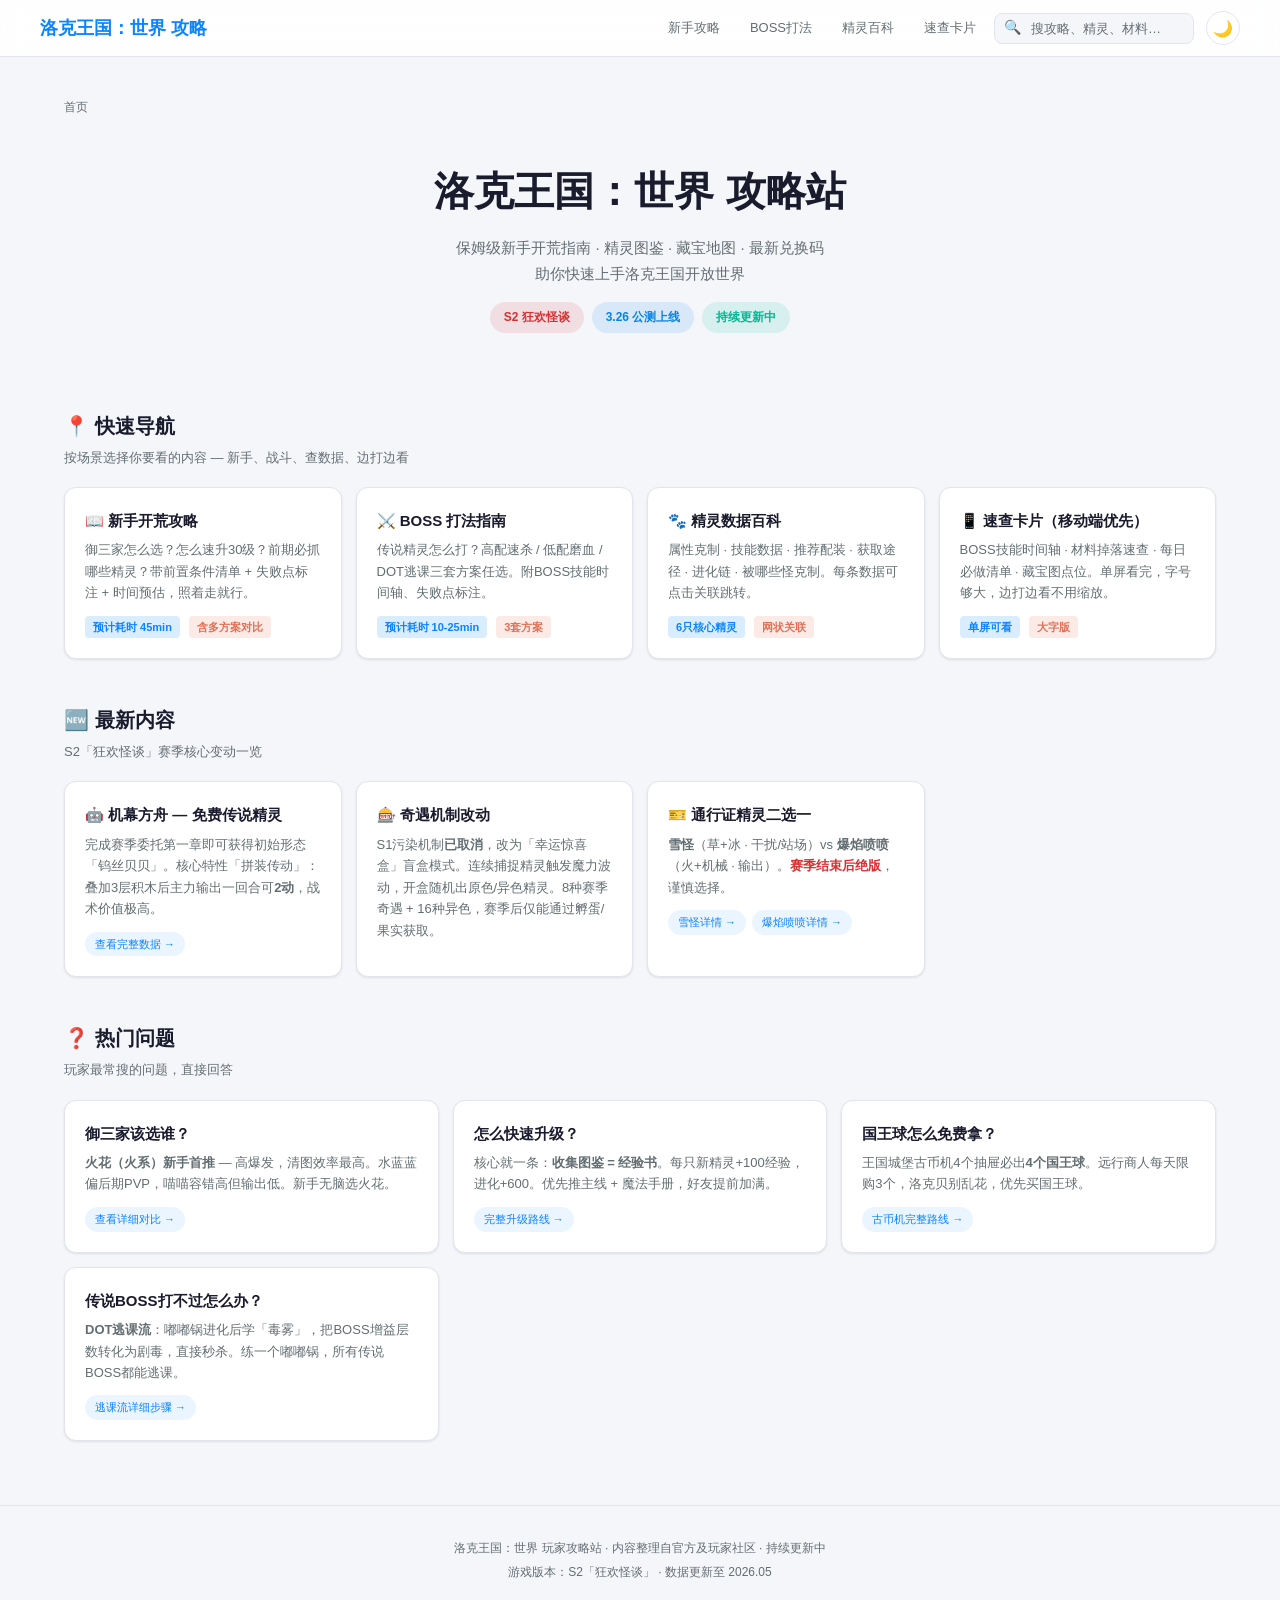
==== index.html @ e51245d8 "洛克王国世界攻略站 MVP 5个页面：首页导航枢纽、新手攻略详情（前置条件+失败点+多方案+时间预估）、BOSS打法（高配/低配/逃课三方案）、精灵数据百科（网状关联）、速查卡片（移动端打卡清单）  " ====
<!DOCTYPE html>
<html lang="zh-CN">
<head>
<meta charset="UTF-8">
<meta name="viewport" content="width=device-width, initial-scale=1.0">
<title>洛克王国：世界 攻略站 — 新手保姆级指南</title>
<meta name="description" content="洛克王国：世界攻略站，涵盖新手开荒、精灵图鉴、藏宝图点位、BOSS打法、兑换码等全部攻略内容。S2狂欢怪谈赛季持续更新。">
<link rel="stylesheet" href="css/style.css">

<!-- 结构化数据: WebSite + BreadcrumbList + Organization -->
<script type="application/ld+json">
{
  "@context": "https://schema.org",
  "@type": "WebSite",
  "name": "洛克王国：世界 攻略站",
  "url": "https://roco-guide.example.com/",
  "description": "洛克王国：世界 玩家攻略站，新手开荒指南、精灵图鉴、藏宝地图、BOSS打法、兑换码。",
  "potentialAction": {
    "@type": "SearchAction",
    "target": "https://roco-guide.example.com/search?q={search_term_string}",
    "query-input": "required name=search_term_string"
  }
}
</script>
</head>
<body>

<!-- 导航栏 -->
<nav class="nav">
  <div class="nav-inner">
    <a href="index.html" class="nav-logo">洛克王国：世界 攻略</a>
    <a href="guide-newbie.html" class="nav-link">新手攻略</a>
    <a href="guide-boss.html" class="nav-link">BOSS打法</a>
    <a href="pets.html" class="nav-link">精灵百科</a>
    <a href="quick-ref.html" class="nav-link">速查卡片</a>
    <div class="search-wrap">
      <span class="search-icon">🔍</span>
      <input type="text" class="search-input" placeholder="搜攻略、精灵、材料…" id="searchInput" autocomplete="off">
      <div class="search-results" id="searchResults"></div>
    </div>
    <button class="theme-toggle" onclick="toggleTheme()" title="切换亮色/暗色模式">🌙</button>
  </div>
</nav>

<main class="main">

  <!-- 面包屑 -->
  <nav class="breadcrumb" aria-label="面包屑导航">
    <a href="index.html">首页</a>
  </nav>

  <!-- 英雄区 -->
  <section class="hero">
    <h1>洛克王国：世界 攻略站</h1>
    <p>保姆级新手开荒指南 · 精灵图鉴 · 藏宝地图 · 最新兑换码<br>助你快速上手洛克王国开放世界</p>
    <div class="hero-badges">
      <span class="badge badge-fire">S2 狂欢怪谈</span>
      <span class="badge badge-water">3.26 公测上线</span>
      <span class="badge badge-grass">持续更新中</span>
    </div>
  </section>

  <!-- 快速入口：4 个核心板块 -->
  <section class="section">
    <div class="section-title">📍 快速导航</div>
    <div class="section-desc">按场景选择你要看的内容 — 新手、战斗、查数据、边打边看</div>

    <div class="grid">
      <a href="guide-newbie.html" class="card card-link">
        <h3>📖 新手开荒攻略</h3>
        <p>御三家怎么选？怎么速升30级？前期必抓哪些精灵？带前置条件清单 + 失败点标注 + 时间预估，照着走就行。</p>
        <div class="related-tags">
          <span class="tag tag-accent">预计耗时 45min</span>
          <span class="tag tag-accent2">含多方案对比</span>
        </div>
      </a>

      <a href="guide-boss.html" class="card card-link">
        <h3>⚔️ BOSS 打法指南</h3>
        <p>传说精灵怎么打？高配速杀 / 低配磨血 / DOT逃课三套方案任选。附BOSS技能时间轴、失败点标注。</p>
        <div class="related-tags">
          <span class="tag tag-accent">预计耗时 10-25min</span>
          <span class="tag tag-accent2">3套方案</span>
        </div>
      </a>

      <a href="pets.html" class="card card-link">
        <h3>🐾 精灵数据百科</h3>
        <p>属性克制 · 技能数据 · 推荐配装 · 获取途径 · 进化链 · 被哪些怪克制。每条数据可点击关联跳转。</p>
        <div class="related-tags">
          <span class="tag tag-accent">6只核心精灵</span>
          <span class="tag tag-accent2">网状关联</span>
        </div>
      </a>

      <a href="quick-ref.html" class="card card-link">
        <h3>📱 速查卡片（移动端优先）</h3>
        <p>BOSS技能时间轴 · 材料掉落速查 · 每日必做清单 · 藏宝图点位。单屏看完，字号够大，边打边看不用缩放。</p>
        <div class="related-tags">
          <span class="tag tag-accent">单屏可看</span>
          <span class="tag tag-accent2">大字版</span>
        </div>
      </a>
    </div>
  </section>

  <!-- 最新内容 -->
  <section class="section">
    <div class="section-title">🆕 最新内容</div>
    <div class="section-desc">S2「狂欢怪谈」赛季核心变动一览</div>

    <div class="grid">
      <div class="card">
        <h3>🤖 机幕方舟 — 免费传说精灵</h3>
        <p>完成赛季委托第一章即可获得初始形态「钨丝贝贝」。核心特性「拼装传动」：叠加3层积木后主力输出一回合可<strong>2动</strong>，战术价值极高。</p>
        <div class="related-tags">
          <a href="pets.html#mech">查看完整数据 →</a>
        </div>
      </div>

      <div class="card">
        <h3>🎰 奇遇机制改动</h3>
        <p>S1污染机制<strong>已取消</strong>，改为「幸运惊喜盒」盲盒模式。连续捕捉精灵触发魔力波动，开盒随机出原色/异色精灵。8种赛季奇遇 + 16种异色，赛季后仅能通过孵蛋/果实获取。</p>
      </div>

      <div class="card">
        <h3>🎫 通行证精灵二选一</h3>
        <p><strong>雪怪</strong>（草+冰 · 干扰/站场）vs <strong>爆焰喷喷</strong>（火+机械 · 输出）。<span style="color:var(--danger);font-weight:600;">赛季结束后绝版</span>，谨慎选择。</p>
        <div class="related-tags">
          <a href="pets.html#snow">雪怪详情 →</a>
          <a href="pets.html#blast">爆焰喷喷详情 →</a>
        </div>
      </div>
    </div>
  </section>

  <!-- 热门问答 (FAQ 结构化数据) -->
  <section class="section">
    <div class="section-title">❓ 热门问题</div>
    <div class="section-desc">玩家最常搜的问题，直接回答</div>

    <div class="grid-2">
      <div class="card">
        <h3>御三家该选谁？</h3>
        <p><strong>火花（火系）新手首推</strong> — 高爆发，清图效率最高。水蓝蓝偏后期PVP，喵喵容错高但输出低。新手无脑选火花。</p>
        <div class="related-tags"><a href="guide-newbie.html#starter">查看详细对比 →</a></div>
      </div>

      <div class="card">
        <h3>怎么快速升级？</h3>
        <p>核心就一条：<strong>收集图鉴 = 经验书</strong>。每只新精灵+100经验，进化+600。优先推主线 + 魔法手册，好友提前加满。</p>
        <div class="related-tags"><a href="guide-newbie.html#leveling">完整升级路线 →</a></div>
      </div>

      <div class="card">
        <h3>国王球怎么免费拿？</h3>
        <p>王国城堡古币机4个抽屉必出<strong>4个国王球</strong>。远行商人每天限购3个，洛克贝别乱花，优先买国王球。</p>
        <div class="related-tags"><a href="quick-ref.html#treasure">古币机完整路线 →</a></div>
      </div>

      <div class="card">
        <h3>传说BOSS打不过怎么办？</h3>
        <p><strong>DOT逃课流</strong>：嘟嘟锅进化后学「毒雾」，把BOSS增益层数转化为剧毒，直接秒杀。练一个嘟嘟锅，所有传说BOSS都能逃课。</p>
        <div class="related-tags"><a href="guide-boss.html#cheese">逃课流详细步骤 →</a></div>
      </div>
    </div>
  </section>

</main>

<footer class="footer">
  <p>洛克王国：世界 玩家攻略站 · 内容整理自官方及玩家社区 · 持续更新中</p>
  <p style="margin-top:4px;">游戏版本：S2「狂欢怪谈」 · 数据更新至 2026.05</p>
</footer>

<script src="js/main.js"></script>
</body>
</html>
---- css/style.css ----
/* ===== 洛克王国：世界 攻略站 — 全局样式 ===== */

/* --- 亮色主题（默认） --- */
:root {
  --bg: #f5f6fa;
  --bg-card: #ffffff;
  --bg-nav: rgba(255,255,255,0.9);
  --border: #e2e5ee;
  --text: #2d3436;
  --text-dim: #636e72;
  --text-heading: #1a1c2e;
  --accent: #0a84ff;
  --accent2: #e17055;
  --accent3: #00b894;
  --fire: #d63031;
  --water: #0984e3;
  --grass: #00b894;
  --mech: #636e72;
  --ice: #74b9ff;
  --danger: #d63031;
  --warning: #fdcb6e;
  --shadow: 0 1px 3px rgba(0,0,0,0.06), 0 1px 2px rgba(0,0,0,0.04);
  --shadow-lg: 0 8px 30px rgba(0,0,0,0.08);
  --radius: 12px;
  --radius-sm: 8px;
}

/* --- 暗色主题 --- */
[data-theme="dark"] {
  --bg: #0a0e17;
  --bg-card: #141b26;
  --bg-nav: rgba(10,14,23,0.88);
  --border: #1e2a3a;
  --text: #c8d6e5;
  --text-dim: #7a8ba0;
  --text-heading: #e8edf3;
  --accent: #4fc3f7;
  --accent2: #ffb74d;
  --accent3: #81c784;
  --fire: #ef5350;
  --water: #42a5f5;
  --grass: #66bb6a;
  --mech: #b0bec5;
  --ice: #81d4fa;
  --danger: #ef5350;
  --warning: #ffb74d;
  --shadow: 0 1px 3px rgba(0,0,0,0.2);
  --shadow-lg: 0 8px 30px rgba(0,0,0,0.4);
}

/* --- 基础重置 --- */
*, *::before, *::after { margin: 0; padding: 0; box-sizing: border-box; }

html { scroll-behavior: smooth; }

body {
  font-family: -apple-system, BlinkMacSystemFont, "Segoe UI", "Noto Sans SC", "PingFang SC", "Microsoft YaHei", sans-serif;
  background: var(--bg);
  color: var(--text);
  line-height: 1.7;
  min-height: 100vh;
  transition: background 0.3s, color 0.3s;
}

a { color: var(--accent); text-decoration: none; }
a:hover { text-decoration: underline; }

img { max-width: 100%; height: auto; }

/* --- 导航栏 --- */
.nav {
  position: sticky;
  top: 0;
  z-index: 100;
  background: var(--bg-nav);
  backdrop-filter: blur(12px);
  -webkit-backdrop-filter: blur(12px);
  border-bottom: 1px solid var(--border);
  padding: 0 24px;
}

.nav-inner {
  max-width: 1200px;
  margin: 0 auto;
  display: flex;
  align-items: center;
  height: 56px;
  gap: 6px;
}

.nav-logo {
  font-size: 18px;
  font-weight: 700;
  color: var(--accent);
  text-decoration: none;
  white-space: nowrap;
  margin-right: auto;
}

.nav-link {
  color: var(--text-dim);
  text-decoration: none;
  font-size: 13px;
  padding: 6px 12px;
  border-radius: 6px;
  transition: all 0.2s;
  white-space: nowrap;
}

.nav-link:hover, .nav-link.active {
  color: var(--accent);
  background: color-mix(in srgb, var(--accent) 8%, transparent);
}

/* 主题切换按钮 */
.theme-toggle {
  background: none;
  border: 1px solid var(--border);
  color: var(--text);
  width: 34px;
  height: 34px;
  border-radius: 50%;
  cursor: pointer;
  font-size: 16px;
  display: flex;
  align-items: center;
  justify-content: center;
  transition: all 0.2s;
  margin-left: 6px;
}

.theme-toggle:hover { border-color: var(--accent); color: var(--accent); }

/* --- 面包屑 --- */
.breadcrumb {
  display: flex;
  gap: 6px;
  align-items: center;
  font-size: 12px;
  color: var(--text-dim);
  padding: 16px 0 0;
  flex-wrap: wrap;
}

.breadcrumb a { color: var(--text-dim); }
.breadcrumb a:hover { color: var(--accent); }
.breadcrumb .sep { opacity: 0.4; }

/* --- 主容器 --- */
.main {
  max-width: 1200px;
  margin: 0 auto;
  padding: 24px 24px 64px;
}

/* --- 首页英雄 --- */
.hero {
  text-align: center;
  padding: 40px 0 32px;
}

.hero h1 {
  font-size: clamp(26px, 4.5vw, 40px);
  font-weight: 800;
  color: var(--text-heading);
  margin-bottom: 10px;
}

.hero p {
  color: var(--text-dim);
  font-size: 15px;
  max-width: 520px;
  margin: 0 auto;
}

.hero-badges {
  display: flex;
  gap: 8px;
  justify-content: center;
  flex-wrap: wrap;
  margin-top: 16px;
}

/* --- 区块 --- */
.section { margin-top: 44px; }

.section-title {
  font-size: 20px;
  font-weight: 700;
  color: var(--text-heading);
  margin-bottom: 4px;
  display: flex;
  align-items: center;
  gap: 8px;
}

.section-desc { color: var(--text-dim); font-size: 13px; margin-bottom: 18px; }

/* --- 网格 --- */
.grid { display: grid; grid-template-columns: repeat(auto-fill, minmax(270px, 1fr)); gap: 14px; }
.grid-2 { display: grid; grid-template-columns: repeat(auto-fill, minmax(360px, 1fr)); gap: 14px; }

/* --- 卡片 --- */
.card {
  background: var(--bg-card);
  border: 1px solid var(--border);
  border-radius: var(--radius);
  padding: 20px;
  box-shadow: var(--shadow);
  transition: border-color 0.2s, box-shadow 0.2s, transform 0.15s;
}

.card:hover {
  border-color: color-mix(in srgb, var(--accent) 30%, transparent);
  box-shadow: var(--shadow-lg);
  transform: translateY(-1px);
}

.card h3 { font-size: 15px; font-weight: 600; color: var(--text-heading); margin-bottom: 6px; }
.card p { font-size: 13px; color: var(--text-dim); line-height: 1.65; }

.card-link {
  display: block;
  text-decoration: none;
  color: inherit;
}

.card-link:hover { text-decoration: none; }

/* --- 攻略详情卡片 --- */
.guide-card {
  background: var(--bg-card);
  border: 1px solid var(--border);
  border-radius: var(--radius);
  box-shadow: var(--shadow);
  overflow: hidden;
}

.guide-card-header {
  padding: 18px 22px;
  border-bottom: 1px solid var(--border);
  display: flex;
  align-items: center;
  justify-content: space-between;
  flex-wrap: wrap;
  gap: 10px;
}

.guide-card-body { padding: 22px; }

/* --- 前置条件清单 --- */
.prereq-list {
  background: color-mix(in srgb, var(--accent2) 6%, transparent);
  border: 1px solid color-mix(in srgb, var(--accent2) 20%, transparent);
  border-radius: var(--radius-sm);
  padding: 14px 18px;
  margin-bottom: 18px;
}

.prereq-list h4 {
  font-size: 13px;
  font-weight: 700;
  color: var(--accent2);
  margin-bottom: 8px;
}

.prereq-list ul {
  list-style: none;
  display: grid;
  grid-template-columns: repeat(auto-fill, minmax(200px, 1fr));
  gap: 5px 20px;
}

.prereq-list li { font-size: 13px; color: var(--text); }
.prereq-list li::before { content: "☐ "; color: var(--text-dim); }
.prereq-list li.met::before { content: "☑ "; color: var(--accent3); }

/* --- 时间预估 --- */
.time-badge {
  display: inline-flex;
  align-items: center;
  gap: 4px;
  padding: 4px 10px;
  border-radius: 20px;
  font-size: 12px;
  font-weight: 600;
  background: color-mix(in srgb, var(--accent) 10%, transparent);
  color: var(--accent);
}

/* --- 多方案标签 --- */
.solution-tabs {
  display: flex;
  gap: 4px;
  margin-bottom: 16px;
  flex-wrap: wrap;
}

.solution-tab {
  padding: 6px 16px;
  border-radius: 6px;
  font-size: 13px;
  font-weight: 600;
  border: 1px solid var(--border);
  background: var(--bg-card);
  color: var(--text-dim);
  cursor: pointer;
  transition: all 0.2s;
}

.solution-tab.active {
  background: var(--accent);
  color: #fff;
  border-color: var(--accent);
}

.solution-tab:hover:not(.active) { border-color: var(--accent); color: var(--accent); }

/* --- 失败点标注 --- */
.fail-point {
  background: color-mix(in srgb, var(--danger) 6%, transparent);
  border-left: 3px solid var(--danger);
  padding: 12px 16px;
  border-radius: 0 var(--radius-sm) var(--radius-sm) 0;
  font-size: 13px;
  margin: 10px 0;
}

.fail-point strong { color: var(--danger); }

/* --- 提示条 --- */
.tip {
  background: color-mix(in srgb, var(--accent2) 6%, transparent);
  border-left: 3px solid var(--accent2);
  padding: 12px 16px;
  border-radius: 0 var(--radius-sm) var(--radius-sm) 0;
  font-size: 13px;
  margin: 10px 0;
}

.tip strong { color: var(--accent2); }

.info-box {
  background: color-mix(in srgb, var(--accent) 5%, transparent);
  border-left: 3px solid var(--accent);
  padding: 12px 16px;
  border-radius: 0 var(--radius-sm) var(--radius-sm) 0;
  font-size: 13px;
  margin: 10px 0;
}

/* --- 标签 --- */
.tag {
  display: inline-block;
  padding: 2px 8px;
  border-radius: 4px;
  font-size: 11px;
  font-weight: 600;
  margin-right: 3px;
}

.tag-fire { background: color-mix(in srgb, var(--fire) 15%, transparent); color: var(--fire); }
.tag-water { background: color-mix(in srgb, var(--water) 15%, transparent); color: var(--water); }
.tag-grass { background: color-mix(in srgb, var(--grass) 15%, transparent); color: var(--grass); }
.tag-mech { background: color-mix(in srgb, var(--mech) 15%, transparent); color: var(--mech); }
.tag-ice { background: color-mix(in srgb, var(--ice) 15%, transparent); color: var(--ice); }
.tag-accent { background: color-mix(in srgb, var(--accent) 15%, transparent); color: var(--accent); }
.tag-accent2 { background: color-mix(in srgb, var(--accent2) 15%, transparent); color: var(--accent2); }

/* 徽章 */
.badge {
  padding: 5px 14px;
  border-radius: 20px;
  font-size: 12px;
  font-weight: 600;
}

.badge-fire { background: color-mix(in srgb, var(--fire) 12%, transparent); color: var(--fire); }
.badge-water { background: color-mix(in srgb, var(--water) 12%, transparent); color: var(--water); }
.badge-grass { background: color-mix(in srgb, var(--grass) 12%, transparent); color: var(--grass); }
.badge-accent { background: color-mix(in srgb, var(--accent) 12%, transparent); color: var(--accent); }

/* --- 速查卡片 --- */
.quick-card {
  background: var(--bg-card);
  border: 1px solid var(--border);
  border-radius: var(--radius);
  padding: 14px 16px;
  box-shadow: var(--shadow);
}

.quick-card h4 {
  font-size: 14px;
  font-weight: 700;
  color: var(--text-heading);
  margin-bottom: 8px;
  padding-bottom: 6px;
  border-bottom: 2px solid var(--accent);
}

.quick-row {
  display: flex;
  justify-content: space-between;
  padding: 5px 0;
  font-size: 14px;
  border-bottom: 1px solid color-mix(in srgb, var(--border) 50%, transparent);
}

.quick-row:last-child { border-bottom: none; }
.quick-label { color: var(--text-dim); font-size: 13px; }
.quick-val { font-weight: 600; color: var(--text-heading); font-size: 14px; }

/* --- 精灵网格卡片 --- */
.pet-card {
  background: var(--bg-card);
  border: 1px solid var(--border);
  border-radius: var(--radius);
  overflow: hidden;
  box-shadow: var(--shadow);
  transition: border-color 0.2s, box-shadow 0.2s;
}

.pet-card:hover {
  border-color: color-mix(in srgb, var(--accent) 30%, transparent);
  box-shadow: var(--shadow-lg);
}

.pet-header {
  padding: 14px 16px;
  display: flex;
  align-items: center;
  gap: 12px;
}

.pet-avatar {
  width: 48px;
  height: 48px;
  border-radius: 10px;
  background: linear-gradient(135deg, color-mix(in srgb, var(--accent) 15%, transparent), color-mix(in srgb, var(--accent2) 8%, transparent));
  display: flex;
  align-items: center;
  justify-content: center;
  font-size: 24px;
  flex-shrink: 0;
}

.pet-info h4 { font-size: 14px; font-weight: 600; color: var(--text-heading); margin-bottom: 2px; }

.pet-body { padding: 0 16px 14px; }

.pet-stat-row {
  display: flex;
  justify-content: space-between;
  font-size: 12px;
  padding: 4px 0;
  border-bottom: 1px solid color-mix(in srgb, var(--border) 40%, transparent);
}

.pet-stat-row:last-child { border: none; }
.pet-stat-label { color: var(--text-dim); }
.pet-stat-val { color: var(--accent2); font-weight: 600; }

/* --- 表格 --- */
.table-wrap {
  overflow-x: auto;
  border: 1px solid var(--border);
  border-radius: var(--radius);
  box-shadow: var(--shadow);
}

table {
  width: 100%;
  border-collapse: collapse;
  font-size: 13px;
}

th {
  background: color-mix(in srgb, var(--bg) 50%, var(--bg-card));
  padding: 12px 16px;
  text-align: left;
  font-weight: 600;
  white-space: nowrap;
  color: var(--accent);
  font-size: 12px;
  text-transform: uppercase;
  letter-spacing: 0.5px;
}

td {
  padding: 10px 16px;
  border-top: 1px solid var(--border);
  white-space: nowrap;
  background: var(--bg-card);
}

tr:hover td { background: color-mix(in srgb, var(--accent) 3%, var(--bg-card)); }

/* --- 步骤列表 --- */
.step-list { counter-reset: step; list-style: none; }

.step-list li {
  counter-increment: step;
  padding: 10px 0 10px 36px;
  position: relative;
  font-size: 14px;
  border-left: 1px solid var(--border);
  margin-left: 11px;
}

.step-list li::before {
  content: counter(step);
  position: absolute;
  left: -15px;
  top: 8px;
  width: 28px;
  height: 28px;
  border-radius: 50%;
  background: var(--accent);
  color: #fff;
  font-size: 12px;
  font-weight: 700;
  display: flex;
  align-items: center;
  justify-content: center;
}

.step-list li:last-child { border-left: none; }

/* --- 关联标签区 --- */
.related-tags {
  display: flex;
  flex-wrap: wrap;
  gap: 6px;
  margin-top: 12px;
}

.related-tags a {
  display: inline-block;
  padding: 3px 10px;
  border-radius: 14px;
  font-size: 11px;
  background: color-mix(in srgb, var(--accent) 8%, transparent);
  color: var(--accent);
  text-decoration: none;
  transition: all 0.2s;
}

.related-tags a:hover { background: color-mix(in srgb, var(--accent) 18%, transparent); }

/* --- 兑换码卡片 --- */
.code-card {
  background: var(--bg-card);
  border: 1px dashed var(--accent2);
  border-radius: var(--radius);
  padding: 16px 20px;
  display: flex;
  align-items: center;
  justify-content: space-between;
  flex-wrap: wrap;
  gap: 12px;
  box-shadow: var(--shadow);
}

.code-text {
  font-family: "Consolas", "Courier New", monospace;
  font-size: 18px;
  font-weight: 700;
  color: var(--accent2);
  letter-spacing: 1px;
}

.copy-btn {
  background: color-mix(in srgb, var(--accent2) 12%, transparent);
  color: var(--accent2);
  border: 1px solid color-mix(in srgb, var(--accent2) 25%, transparent);
  padding: 6px 16px;
  border-radius: 6px;
  cursor: pointer;
  font-size: 13px;
  transition: all 0.2s;
}

.copy-btn:hover { background: color-mix(in srgb, var(--accent2) 22%, transparent); }
.copy-btn.copied { background: color-mix(in srgb, var(--accent3) 15%, transparent); color: var(--accent3); border-color: color-mix(in srgb, var(--accent3) 25%, transparent); }

/* --- 搜索 --- */
.search-wrap { position: relative; }

.search-input {
  background: var(--bg);
  border: 1px solid var(--border);
  color: var(--text);
  padding: 7px 14px 7px 36px;
  border-radius: 8px;
  font-size: 13px;
  width: 200px;
  outline: none;
  transition: border-color 0.2s;
}

.search-input:focus { border-color: var(--accent); width: 260px; }
.search-input::placeholder { color: var(--text-dim); }

.search-icon {
  position: absolute;
  left: 10px;
  top: 50%;
  transform: translateY(-50%);
  color: var(--text-dim);
  font-size: 14px;
  pointer-events: none;
}

.search-results {
  display: none;
  position: absolute;
  top: 100%;
  right: 0;
  width: 340px;
  max-height: 400px;
  overflow-y: auto;
  background: var(--bg-card);
  border: 1px solid var(--border);
  border-radius: 10px;
  margin-top: 6px;
  padding: 6px;
  box-shadow: var(--shadow-lg);
  z-index: 50;
}

.search-results.show { display: block; }

.search-result-item {
  padding: 10px 12px;
  border-radius: 6px;
  cursor: pointer;
  font-size: 13px;
  transition: background 0.15s;
}

.search-result-item:hover { background: color-mix(in srgb, var(--accent) 8%, transparent); }
.search-result-item .label { color: var(--text-dim); font-size: 11px; margin-top: 2px; }
.no-results { text-align: center; padding: 20px; color: var(--text-dim); font-size: 13px; }

/* --- 页脚 --- */
.footer {
  text-align: center;
  padding: 32px 24px;
  color: var(--text-dim);
  font-size: 12px;
  border-top: 1px solid var(--border);
}

/* --- 高亮动画 --- */
.highlight {
  animation: highlightPulse 1.5s ease-in-out;
}

@keyframes highlightPulse {
  0%, 100% { box-shadow: 0 0 0 rgba(10,132,255,0); }
  50% { box-shadow: 0 0 20px rgba(10,132,255,0.25); }
}

/* ===== 响应式 ===== */
@media (max-width: 768px) {
  .nav-link { display: none; }
  .nav-inner { gap: 2px; padding: 0 4px; }
  .grid { grid-template-columns: 1fr; }
  .grid-2 { grid-template-columns: 1fr; }
  .hero { padding: 24px 0 20px; }
  .main { padding: 12px 14px 48px; }
  .search-input { width: 130px; }
  .search-input:focus { width: 180px; }
  .search-results { width: 280px; right: -20px; }
  .guide-card-header { padding: 12px 16px; }
  .guide-card-body { padding: 16px; }
  .quick-row { font-size: 15px; } /* 移动端字号更大 */
  .quick-label { font-size: 14px; }
  .quick-val { font-size: 15px; }
  .prereq-list ul { grid-template-columns: 1fr; }
  .step-list li { font-size: 14px; }
  .solution-tab { font-size: 13px; padding: 8px 14px; }
}

/* 打印样式 — 速查卡片友好 */
@media print {
  .nav, .footer, .search-wrap, .theme-toggle { display: none; }
  body { background: #fff; color: #000; }
  .card, .quick-card, .guide-card { border: 1px solid #ccc; box-shadow: none; break-inside: avoid; }
}
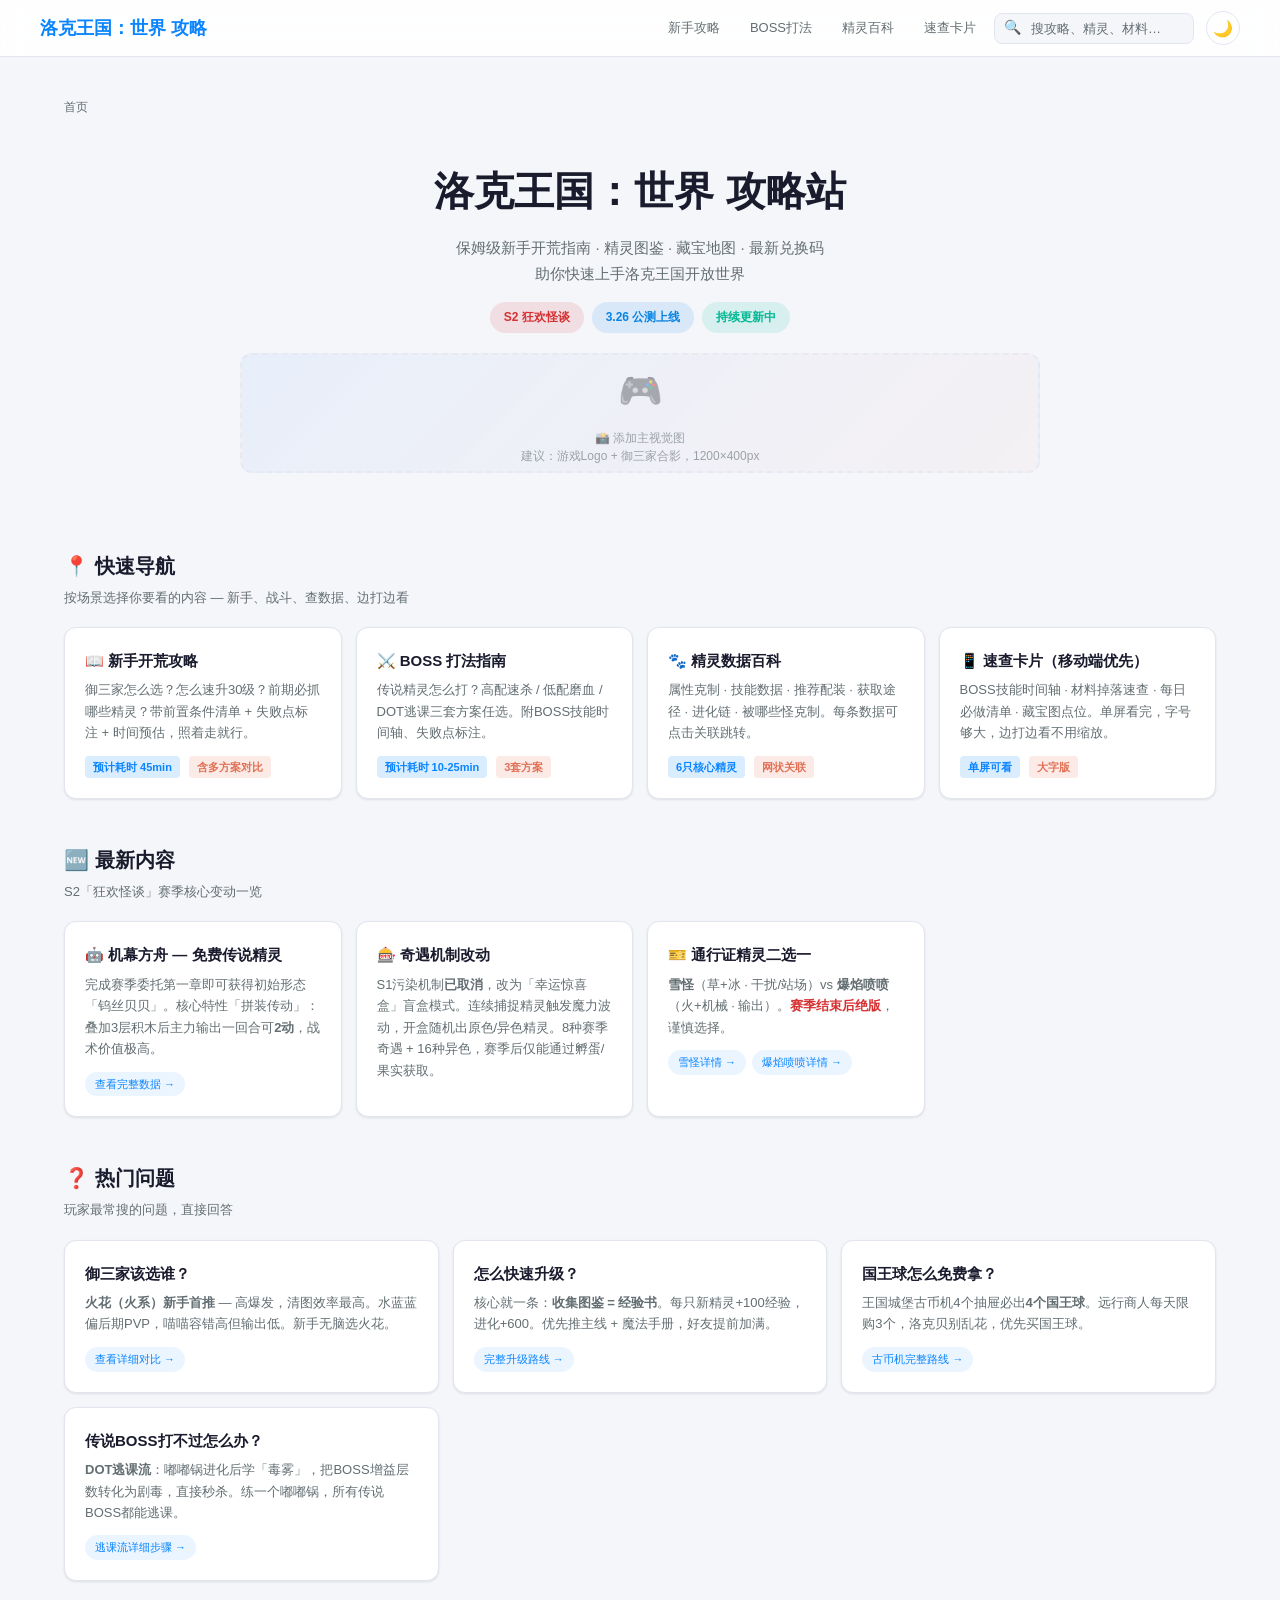
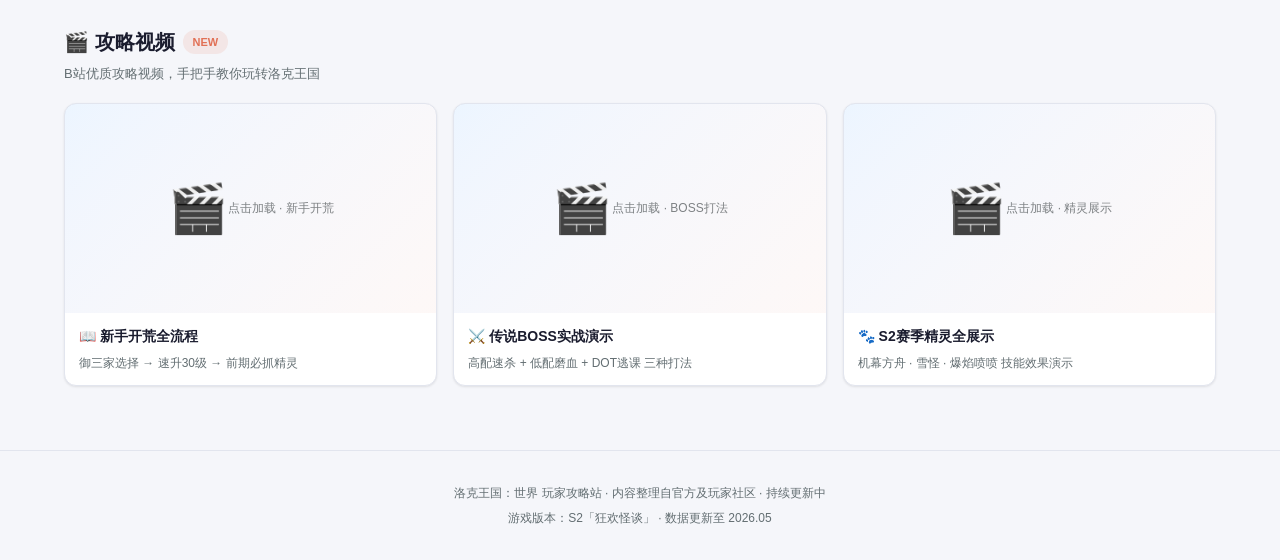
==== commit aa7d1b42: "媒体增强：图片框架+可视化时间轴+进化链+属性条+视频区 - 新增CSS：图片/视频容器、可视化技能时间轴、进化链动画、属性对比条 - index.html：英雄区主视觉图 + B站攻略视频区（懒加载" ====
--- a/index.html
+++ b/index.html
@@ -5,6 +5,15 @@
 <meta name="viewport" content="width=device-width, initial-scale=1.0">
 <title>洛克王国：世界 攻略站 — 新手保姆级指南</title>
 <meta name="description" content="洛克王国：世界攻略站，涵盖新手开荒、精灵图鉴、藏宝图点位、BOSS打法、兑换码等全部攻略内容。S2狂欢怪谈赛季持续更新。">
+<meta property="og:title" content="洛克王国：世界 攻略站 — 新手保姆级指南">
+<meta property="og:description" content="洛克王国：世界攻略站，涵盖新手开荒、精灵图鉴、藏宝图点位、BOSS打法、兑换码等全部攻略内容。">
+<meta property="og:url" content="https://kunzhangrelx007-sudo.github.io/roco-guide/">
+<meta property="og:type" content="website">
+<meta property="og:site_name" content="洛克王国：世界 攻略站">
+<meta property="og:locale" content="zh_CN">
+<meta name="twitter:card" content="summary_large_image">
+<meta name="twitter:title" content="洛克王国：世界 攻略站 — 新手保姆级指南">
+<meta name="twitter:description" content="洛克王国：世界攻略站，涵盖新手开荒、精灵图鉴、藏宝图点位、BOSS打法、兑换码等全部攻略内容。">
 <link rel="stylesheet" href="css/style.css">
 
 <!-- 结构化数据: WebSite + BreadcrumbList + Organization -->
@@ -13,11 +22,11 @@
   "@context": "https://schema.org",
   "@type": "WebSite",
   "name": "洛克王国：世界 攻略站",
-  "url": "https://roco-guide.example.com/",
+  "url": "https://kunzhangrelx007-sudo.github.io/roco-guide/",
   "description": "洛克王国：世界 玩家攻略站，新手开荒指南、精灵图鉴、藏宝地图、BOSS打法、兑换码。",
   "potentialAction": {
     "@type": "SearchAction",
-    "target": "https://roco-guide.example.com/search?q={search_term_string}",
+    "target": "https://kunzhangrelx007-sudo.github.io/roco-guide/search?q={search_term_string}",
     "query-input": "required name=search_term_string"
   }
 }
@@ -58,6 +67,11 @@
       <span class="badge badge-water">3.26 公测上线</span>
       <span class="badge badge-grass">持续更新中</span>
     </div>
+    <!-- 英雄区主视觉图 -->
+    <div class="img-placeholder" style="margin-top:20px;max-width:800px;margin-left:auto;margin-right:auto;">
+      <span class="placeholder-icon">🎮</span>
+      <span class="placeholder-text">📸 添加主视觉图<br>建议：游戏Logo + 御三家合影，1200×400px</span>
+    </div>
   </section>
 
   <!-- 快速入口：4 个核心板块 -->
@@ -166,6 +180,44 @@
     </div>
   </section>
 
+  <!-- 视频教程区 -->
+  <section class="section">
+    <div class="section-title">🎬 攻略视频 <span class="update-badge">NEW</span></div>
+    <div class="section-desc">B站优质攻略视频，手把手教你玩转洛克王国</div>
+    <div class="video-grid">
+      <div class="video-card">
+        <div class="video-thumb" onclick="this.nextElementSibling.style.display='block'; this.style.display='none'">🎬<br><span style="font-size:12px;opacity:0.6;">点击加载 · 新手开荒</span></div>
+        <div class="video-container" style="display:none;">
+          <iframe src="" data-src="//player.bilibili.com/player.html?bvid=BV1xx411c7mD&page=1" allowfullscreen loading="lazy" title="洛克王国新手开荒攻略"></iframe>
+        </div>
+        <div class="video-info">
+          <h4>📖 新手开荒全流程</h4>
+          <p>御三家选择 → 速升30级 → 前期必抓精灵</p>
+        </div>
+      </div>
+      <div class="video-card">
+        <div class="video-thumb" onclick="this.nextElementSibling.style.display='block'; this.style.display='none'">🎬<br><span style="font-size:12px;opacity:0.6;">点击加载 · BOSS打法</span></div>
+        <div class="video-container" style="display:none;">
+          <iframe src="" data-src="//player.bilibili.com/player.html?bvid=BV1xx411c7mE&page=1" allowfullscreen loading="lazy" title="传说BOSS三套方案"></iframe>
+        </div>
+        <div class="video-info">
+          <h4>⚔️ 传说BOSS实战演示</h4>
+          <p>高配速杀 + 低配磨血 + DOT逃课 三种打法</p>
+        </div>
+      </div>
+      <div class="video-card">
+        <div class="video-thumb" onclick="this.nextElementSibling.style.display='block'; this.style.display='none'">🎬<br><span style="font-size:12px;opacity:0.6;">点击加载 · 精灵展示</span></div>
+        <div class="video-container" style="display:none;">
+          <iframe src="" data-src="//player.bilibili.com/player.html?bvid=BV1xx411c7mF&page=1" allowfullscreen loading="lazy" title="S2赛季核心精灵展示"></iframe>
+        </div>
+        <div class="video-info">
+          <h4>🐾 S2赛季精灵全展示</h4>
+          <p>机幕方舟 · 雪怪 · 爆焰喷喷 技能效果演示</p>
+        </div>
+      </div>
+    </div>
+  </section>
+
 </main>
 
 <footer class="footer">
--- a/css/style.css
+++ b/css/style.css
@@ -682,6 +682,468 @@
   .solution-tab { font-size: 13px; padding: 8px 14px; }
 }
 
+/* ===== 媒体增强样式 ===== */
+
+/* --- 图片容器 --- */
+.media-img {
+  width: 100%;
+  border-radius: var(--radius-sm);
+  display: block;
+  object-fit: cover;
+  background: color-mix(in srgb, var(--border) 30%, transparent);
+  transition: transform 0.3s, box-shadow 0.3s;
+}
+
+.media-img:hover {
+  transform: scale(1.02);
+  box-shadow: var(--shadow-lg);
+}
+
+/* 图片占位符 — 等截图填入后自动消失 */
+.img-placeholder {
+  display: flex;
+  flex-direction: column;
+  align-items: center;
+  justify-content: center;
+  background: linear-gradient(135deg, color-mix(in srgb, var(--accent) 6%, transparent), color-mix(in srgb, var(--accent2) 4%, transparent));
+  border: 2px dashed color-mix(in srgb, var(--border) 60%, transparent);
+  border-radius: var(--radius);
+  color: var(--text-dim);
+  font-size: 13px;
+  min-height: 120px;
+  gap: 8px;
+  transition: all 0.3s;
+}
+
+.img-placeholder .placeholder-icon {
+  font-size: 36px;
+  opacity: 0.5;
+}
+
+.img-placeholder .placeholder-text {
+  font-size: 12px;
+  opacity: 0.6;
+  text-align: center;
+  line-height: 1.5;
+}
+
+/* --- 精灵大图卡片 --- */
+.pet-media-card {
+  background: var(--bg-card);
+  border: 1px solid var(--border);
+  border-radius: var(--radius);
+  overflow: hidden;
+  box-shadow: var(--shadow);
+  transition: border-color 0.2s, box-shadow 0.2s, transform 0.15s;
+}
+
+.pet-media-card:hover {
+  border-color: color-mix(in srgb, var(--accent) 30%, transparent);
+  box-shadow: var(--shadow-lg);
+  transform: translateY(-2px);
+}
+
+.pet-media-card .pet-img-wrap {
+  width: 100%;
+  aspect-ratio: 1 / 1;
+  overflow: hidden;
+  background: linear-gradient(135deg, color-mix(in srgb, var(--accent) 8%, transparent), color-mix(in srgb, var(--accent3) 5%, transparent));
+  display: flex;
+  align-items: center;
+  justify-content: center;
+  font-size: 80px;
+}
+
+.pet-media-card .pet-img-wrap img {
+  width: 100%;
+  height: 100%;
+  object-fit: contain;
+}
+
+.pet-media-card .pet-info-wrap {
+  padding: 14px;
+}
+
+.pet-media-card .pet-info-wrap h4 {
+  font-size: 15px;
+  font-weight: 700;
+  color: var(--text-heading);
+  margin-bottom: 2px;
+}
+
+.pet-media-card .pet-info-wrap .pet-sub {
+  font-size: 12px;
+  color: var(--text-dim);
+}
+
+/* --- 进化链可视化 --- */
+.evo-chain {
+  display: flex;
+  align-items: center;
+  justify-content: center;
+  gap: 0;
+  flex-wrap: wrap;
+  padding: 16px 0;
+}
+
+.evo-node {
+  display: flex;
+  flex-direction: column;
+  align-items: center;
+  gap: 6px;
+  min-width: 80px;
+}
+
+.evo-node .evo-img {
+  width: 64px;
+  height: 64px;
+  border-radius: 50%;
+  background: linear-gradient(135deg, color-mix(in srgb, var(--accent) 12%, transparent), color-mix(in srgb, var(--accent2) 8%, transparent));
+  display: flex;
+  align-items: center;
+  justify-content: center;
+  font-size: 28px;
+  border: 3px solid var(--border);
+}
+
+.evo-node .evo-name {
+  font-size: 12px;
+  font-weight: 600;
+  color: var(--text-heading);
+}
+
+.evo-node .evo-level {
+  font-size: 10px;
+  color: var(--text-dim);
+}
+
+.evo-arrow {
+  font-size: 20px;
+  color: var(--accent2);
+  margin: 0 12px;
+  animation: evoPulse 1.5s ease-in-out infinite;
+}
+
+@keyframes evoPulse {
+  0%, 100% { opacity: 0.4; transform: scale(1); }
+  50% { opacity: 1; transform: scale(1.2); }
+}
+
+/* --- 属性对比条 --- */
+.stat-bar-row {
+  display: flex;
+  align-items: center;
+  gap: 10px;
+  margin-bottom: 6px;
+}
+
+.stat-bar-label {
+  width: 50px;
+  font-size: 11px;
+  color: var(--text-dim);
+  text-align: right;
+  flex-shrink: 0;
+}
+
+.stat-bar-track {
+  flex: 1;
+  height: 14px;
+  background: color-mix(in srgb, var(--border) 30%, transparent);
+  border-radius: 7px;
+  overflow: hidden;
+}
+
+.stat-bar-fill {
+  height: 100%;
+  border-radius: 7px;
+  transition: width 0.8s cubic-bezier(0.4, 0, 0.2, 1);
+  position: relative;
+}
+
+.stat-bar-fill.high { background: linear-gradient(90deg, var(--accent3), var(--accent)); }
+.stat-bar-fill.mid { background: linear-gradient(90deg, var(--warning), var(--accent2)); }
+.stat-bar-fill.low { background: linear-gradient(90deg, var(--danger), var(--warning)); }
+
+.stat-bar-val {
+  width: 36px;
+  font-size: 11px;
+  font-weight: 700;
+  color: var(--text-heading);
+  flex-shrink: 0;
+}
+
+/* --- 可视化技能时间轴 --- */
+.skill-timeline {
+  position: relative;
+  padding: 20px 0 12px;
+  margin: 12px 0;
+  overflow-x: auto;
+}
+
+.timeline-track {
+  display: flex;
+  align-items: stretch;
+  gap: 4px;
+  min-width: 600px;
+  height: 100px;
+}
+
+.timeline-phase {
+  flex: 1;
+  display: flex;
+  flex-direction: column;
+  align-items: center;
+  justify-content: center;
+  border-radius: var(--radius-sm);
+  padding: 8px 6px;
+  text-align: center;
+  font-size: 11px;
+  font-weight: 600;
+  position: relative;
+  transition: transform 0.2s;
+  min-width: 70px;
+}
+
+.timeline-phase:hover {
+  transform: translateY(-3px);
+  z-index: 2;
+}
+
+.timeline-phase .phase-round {
+  font-size: 18px;
+  font-weight: 800;
+  margin-bottom: 2px;
+}
+
+.timeline-phase .phase-action {
+  font-size: 11px;
+  line-height: 1.3;
+}
+
+.timeline-phase.safe {
+  background: color-mix(in srgb, var(--accent3) 10%, transparent);
+  border: 1px solid color-mix(in srgb, var(--accent3) 25%, transparent);
+  color: var(--accent3);
+}
+
+.timeline-phase.warning {
+  background: color-mix(in srgb, var(--warning) 12%, transparent);
+  border: 2px solid color-mix(in srgb, var(--warning) 40%, transparent);
+  color: #c79121;
+  animation: warningPulse 2s ease-in-out infinite;
+}
+
+.timeline-phase.danger {
+  background: color-mix(in srgb, var(--danger) 12%, transparent);
+  border: 2px solid color-mix(in srgb, var(--danger) 40%, transparent);
+  color: var(--danger);
+  animation: dangerPulse 1.2s ease-in-out infinite;
+}
+
+.timeline-phase.burst {
+  background: color-mix(in srgb, var(--accent) 10%, transparent);
+  border: 1px solid color-mix(in srgb, var(--accent) 30%, transparent);
+  color: var(--accent);
+}
+
+@keyframes warningPulse {
+  0%, 100% { border-color: color-mix(in srgb, var(--warning) 40%, transparent); }
+  50% { border-color: var(--warning); }
+}
+
+@keyframes dangerPulse {
+  0%, 100% { border-color: color-mix(in srgb, var(--danger) 40%, transparent); }
+  50% { border-color: var(--danger); }
+}
+
+/* --- 响应式视频容器（B站/YouTube embed） --- */
+.video-container {
+  position: relative;
+  width: 100%;
+  padding-bottom: 56.25%; /* 16:9 */
+  height: 0;
+  overflow: hidden;
+  border-radius: var(--radius);
+  background: #000;
+  box-shadow: var(--shadow-lg);
+}
+
+.video-container iframe {
+  position: absolute;
+  top: 0;
+  left: 0;
+  width: 100%;
+  height: 100%;
+  border: none;
+}
+
+.video-grid {
+  display: grid;
+  grid-template-columns: repeat(auto-fill, minmax(320px, 1fr));
+  gap: 16px;
+}
+
+.video-card {
+  background: var(--bg-card);
+  border: 1px solid var(--border);
+  border-radius: var(--radius);
+  overflow: hidden;
+  box-shadow: var(--shadow);
+}
+
+.video-card .video-thumb {
+  aspect-ratio: 16/9;
+  background: linear-gradient(135deg, color-mix(in srgb, var(--accent) 8%, transparent), color-mix(in srgb, var(--accent2) 5%, transparent));
+  display: flex;
+  align-items: center;
+  justify-content: center;
+  font-size: 48px;
+  cursor: pointer;
+  transition: opacity 0.3s;
+}
+
+.video-card .video-thumb:hover {
+  opacity: 0.85;
+}
+
+.video-card .video-info {
+  padding: 12px 14px;
+}
+
+.video-card .video-info h4 {
+  font-size: 14px;
+  font-weight: 600;
+  color: var(--text-heading);
+  margin-bottom: 4px;
+}
+
+.video-card .video-info p {
+  font-size: 12px;
+  color: var(--text-dim);
+}
+
+/* --- 图片画廊 --- */
+.gallery {
+  display: grid;
+  grid-template-columns: repeat(auto-fill, minmax(200px, 1fr));
+  gap: 10px;
+}
+
+.gallery-item {
+  aspect-ratio: 16/10;
+  border-radius: var(--radius-sm);
+  overflow: hidden;
+  cursor: pointer;
+  background: color-mix(in srgb, var(--border) 20%, transparent);
+  transition: transform 0.2s;
+  display: flex;
+  align-items: center;
+  justify-content: center;
+  font-size: 40px;
+}
+
+.gallery-item:hover {
+  transform: scale(1.03);
+}
+
+.gallery-item img {
+  width: 100%;
+  height: 100%;
+  object-fit: cover;
+}
+
+/* --- 英雄区背景图 --- */
+.hero-bg {
+  position: relative;
+  overflow: hidden;
+}
+
+.hero-bg::before {
+  content: '';
+  position: absolute;
+  inset: 0;
+  background: linear-gradient(135deg, color-mix(in srgb, var(--accent) 8%, transparent) 0%, color-mix(in srgb, var(--accent2) 4%, transparent) 50%, color-mix(in srgb, var(--accent3) 6%, transparent) 100%);
+  border-radius: var(--radius);
+  z-index: 0;
+  opacity: 0.6;
+}
+
+.hero-bg > * {
+  position: relative;
+  z-index: 1;
+}
+
+/* --- 首领/Boss 大图 --- */
+.boss-img-wrap {
+  width: 100%;
+  aspect-ratio: 2/1;
+  border-radius: var(--radius);
+  overflow: hidden;
+  background: linear-gradient(135deg, color-mix(in srgb, var(--danger) 12%, transparent), color-mix(in srgb, var(--accent2) 6%, transparent));
+  display: flex;
+  align-items: center;
+  justify-content: center;
+  font-size: 80px;
+  margin-bottom: 16px;
+}
+
+.boss-img-wrap img {
+  width: 100%;
+  height: 100%;
+  object-fit: contain;
+}
+
+/* --- 提示更新标签 --- */
+.update-badge {
+  display: inline-flex;
+  align-items: center;
+  gap: 4px;
+  background: color-mix(in srgb, var(--accent2) 12%, transparent);
+  color: var(--accent2);
+  padding: 3px 10px;
+  border-radius: 12px;
+  font-size: 11px;
+  font-weight: 600;
+  animation: fadeInOut 2s ease-in-out infinite;
+}
+
+@keyframes fadeInOut {
+  0%, 100% { opacity: 0.7; }
+  50% { opacity: 1; }
+}
+
+@media (max-width: 768px) {
+  .timeline-track {
+    min-width: 500px;
+    height: 80px;
+  }
+  .timeline-phase {
+    font-size: 10px;
+    padding: 4px 4px;
+    min-width: 55px;
+  }
+  .evo-chain {
+    gap: 4px;
+  }
+  .evo-node {
+    min-width: 60px;
+  }
+  .evo-arrow {
+    margin: 0 4px;
+    font-size: 16px;
+  }
+  .stat-bar-label {
+    width: 40px;
+    font-size: 10px;
+  }
+  .video-grid {
+    grid-template-columns: 1fr;
+  }
+  .gallery {
+    grid-template-columns: repeat(2, 1fr);
+  }
+}
+
 /* 打印样式 — 速查卡片友好 */
 @media print {
   .nav, .footer, .search-wrap, .theme-toggle { display: none; }
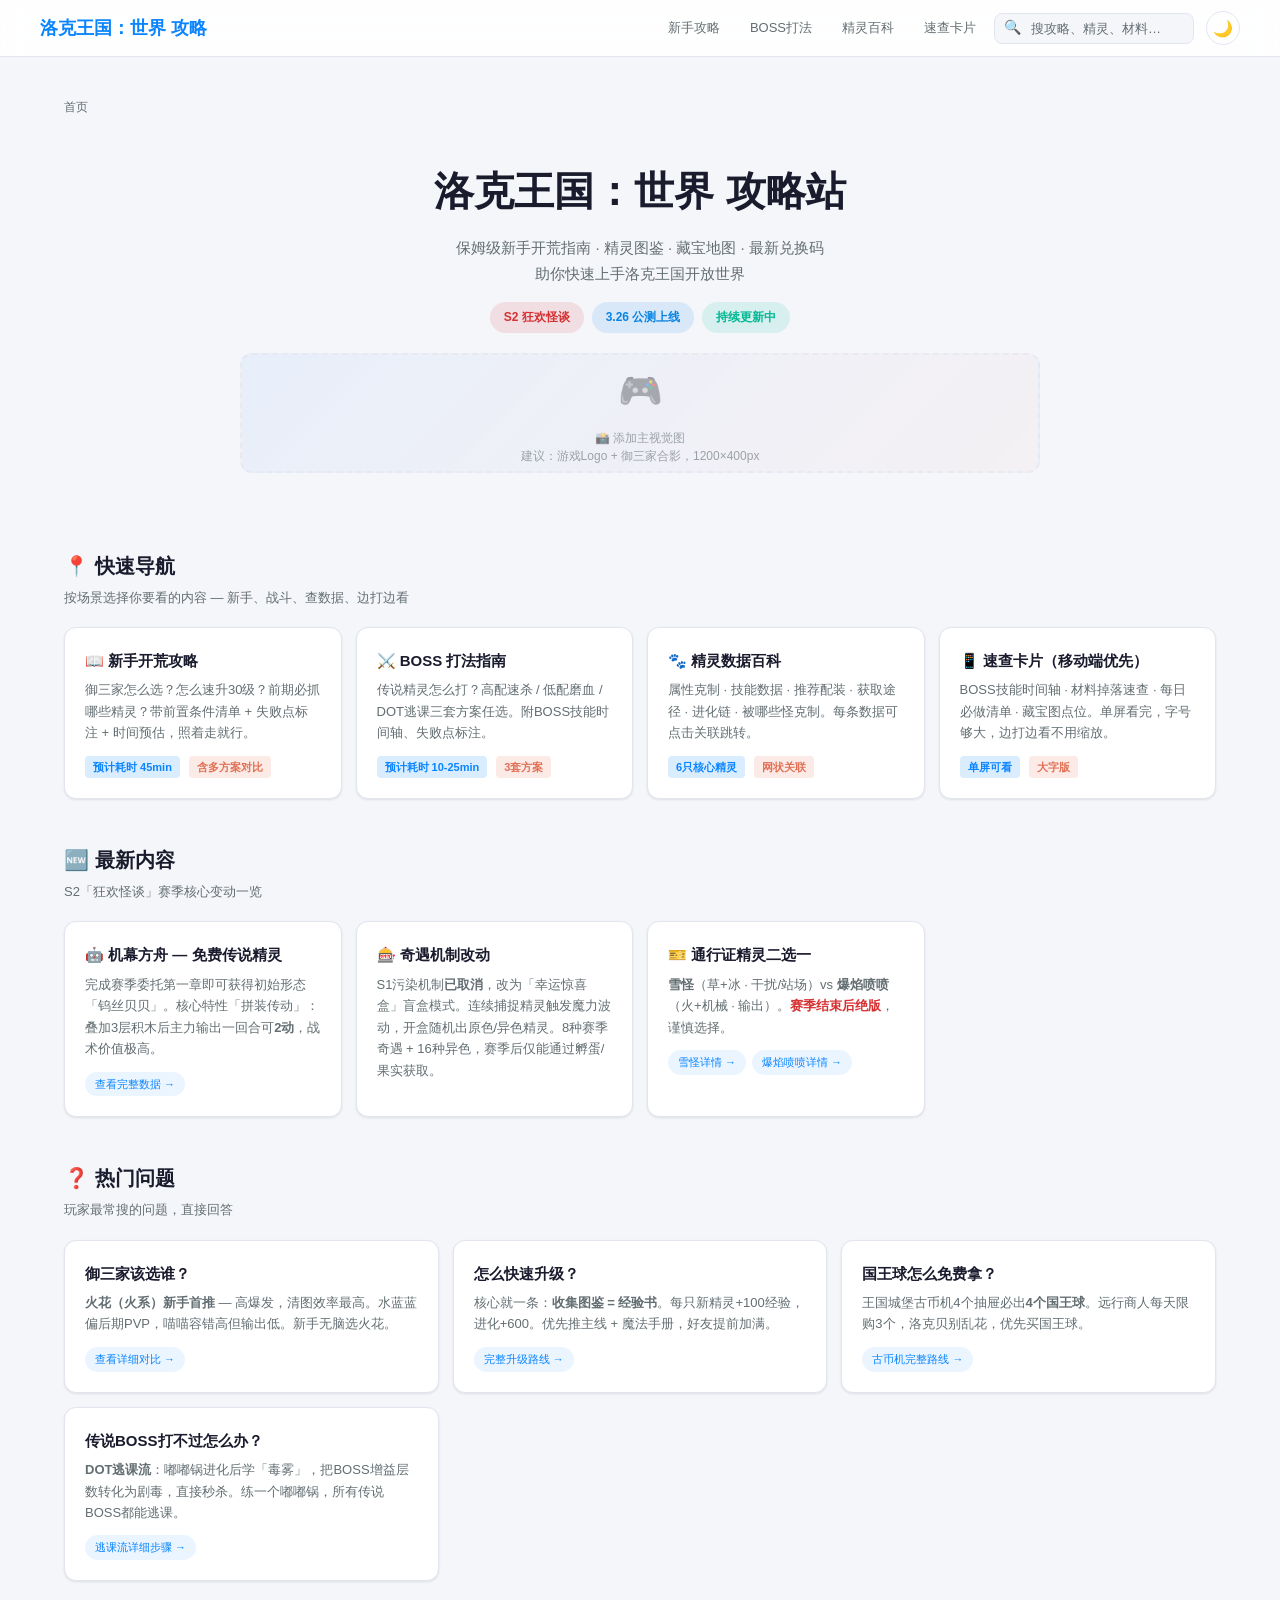
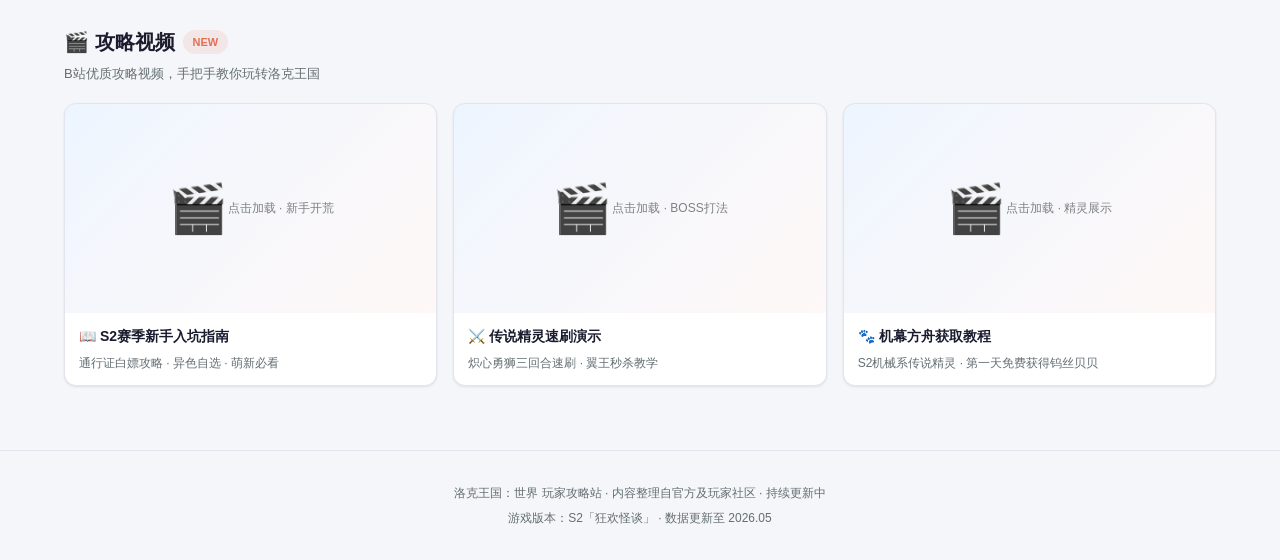
==== commit 3f8d4d0f: "注入真实B站视频 + 精灵属性主题色 + 地图色彩系统 - index.html: 3个视频嵌入替换为真实B站BV号（S2入坑指南/速刷BOSS/机幕方舟教程） - css/style.css: 精灵" ====
--- a/index.html
+++ b/index.html
@@ -188,31 +188,31 @@
       <div class="video-card">
         <div class="video-thumb" onclick="this.nextElementSibling.style.display='block'; this.style.display='none'">🎬<br><span style="font-size:12px;opacity:0.6;">点击加载 · 新手开荒</span></div>
         <div class="video-container" style="display:none;">
-          <iframe src="" data-src="//player.bilibili.com/player.html?bvid=BV1xx411c7mD&page=1" allowfullscreen loading="lazy" title="洛克王国新手开荒攻略"></iframe>
+          <iframe src="" data-src="//player.bilibili.com/player.html?bvid=BV1fcL16PEjf&page=1&high_quality=1" allowfullscreen loading="lazy" title="S2赛季新手入坑指南"></iframe>
         </div>
         <div class="video-info">
-          <h4>📖 新手开荒全流程</h4>
-          <p>御三家选择 → 速升30级 → 前期必抓精灵</p>
+          <h4>📖 S2赛季新手入坑指南</h4>
+          <p>通行证白嫖攻略 · 异色自选 · 萌新必看</p>
         </div>
       </div>
       <div class="video-card">
         <div class="video-thumb" onclick="this.nextElementSibling.style.display='block'; this.style.display='none'">🎬<br><span style="font-size:12px;opacity:0.6;">点击加载 · BOSS打法</span></div>
         <div class="video-container" style="display:none;">
-          <iframe src="" data-src="//player.bilibili.com/player.html?bvid=BV1xx411c7mE&page=1" allowfullscreen loading="lazy" title="传说BOSS三套方案"></iframe>
+          <iframe src="" data-src="//player.bilibili.com/player.html?bvid=BV1ZLL66EESk&page=1&high_quality=1" allowfullscreen loading="lazy" title="传说精灵速刷BOSS打法"></iframe>
         </div>
         <div class="video-info">
-          <h4>⚔️ 传说BOSS实战演示</h4>
-          <p>高配速杀 + 低配磨血 + DOT逃课 三种打法</p>
+          <h4>⚔️ 传说精灵速刷演示</h4>
+          <p>炽心勇狮三回合速刷 · 翼王秒杀教学</p>
         </div>
       </div>
       <div class="video-card">
         <div class="video-thumb" onclick="this.nextElementSibling.style.display='block'; this.style.display='none'">🎬<br><span style="font-size:12px;opacity:0.6;">点击加载 · 精灵展示</span></div>
         <div class="video-container" style="display:none;">
-          <iframe src="" data-src="//player.bilibili.com/player.html?bvid=BV1xx411c7mF&page=1" allowfullscreen loading="lazy" title="S2赛季核心精灵展示"></iframe>
+          <iframe src="" data-src="//player.bilibili.com/player.html?bvid=BV1VNL86jELG&page=1&high_quality=1" allowfullscreen loading="lazy" title="S2赛季机幕方舟精灵获取教程"></iframe>
         </div>
         <div class="video-info">
-          <h4>🐾 S2赛季精灵全展示</h4>
-          <p>机幕方舟 · 雪怪 · 爆焰喷喷 技能效果演示</p>
+          <h4>🐾 机幕方舟获取教程</h4>
+          <p>S2机械系传说精灵 · 第一天免费获得钨丝贝贝</p>
         </div>
       </div>
     </div>
--- a/css/style.css
+++ b/css/style.css
@@ -442,6 +442,55 @@
   justify-content: center;
   font-size: 24px;
   flex-shrink: 0;
+}
+
+/* 精灵属性头像颜色 */
+.pet-avatar.fire {
+  background: linear-gradient(135deg, #d63031 0%, #e17055 50%, #fab1a0 100%);
+  box-shadow: 0 0 20px rgba(214,48,49,0.3);
+  animation: fireGlow 2s ease-in-out infinite;
+}
+.pet-avatar.water {
+  background: linear-gradient(135deg, #0984e3 0%, #74b9ff 50%, #a4d4ff 100%);
+  box-shadow: 0 0 20px rgba(9,132,227,0.3);
+  animation: waterRipple 2.5s ease-in-out infinite;
+}
+.pet-avatar.grass {
+  background: linear-gradient(135deg, #00b894 0%, #55efc4 50%, #81ecec 100%);
+  box-shadow: 0 0 20px rgba(0,184,148,0.3);
+  animation: grassSway 2s ease-in-out infinite;
+}
+.pet-avatar.mech {
+  background: linear-gradient(135deg, #636e72 0%, #b2bec3 50%, #dfe6e9 100%);
+  box-shadow: 0 0 20px rgba(108,122,137,0.3);
+  animation: mechSpin 3s linear infinite;
+}
+.pet-avatar.ice {
+  background: linear-gradient(135deg, #74b9ff 0%, #a4d4ff 50%, #e0f0ff 100%);
+  box-shadow: 0 0 20px rgba(116,185,255,0.3);
+  animation: iceShine 2s ease-in-out infinite;
+}
+
+@keyframes fireGlow {
+  0%, 100% { box-shadow: 0 0 15px rgba(214,48,49,0.3); }
+  50% { box-shadow: 0 0 30px rgba(214,48,49,0.5); }
+}
+@keyframes waterRipple {
+  0%, 100% { box-shadow: 0 0 15px rgba(9,132,227,0.3); transform: scale(1); }
+  50% { box-shadow: 0 0 25px rgba(9,132,227,0.5); transform: scale(1.05); }
+}
+@keyframes grassSway {
+  0%, 100% { box-shadow: 0 0 15px rgba(0,184,148,0.3); }
+  50% { box-shadow: 0 0 28px rgba(0,184,148,0.5); }
+}
+@keyframes mechSpin {
+  0% { box-shadow: 0 0 10px rgba(108,122,137,0.2), 0 0 20px rgba(108,122,137,0.1); }
+  50% { box-shadow: 0 0 25px rgba(108,122,137,0.4), 0 0 40px rgba(108,122,137,0.2); }
+  100% { box-shadow: 0 0 10px rgba(108,122,137,0.2), 0 0 20px rgba(108,122,137,0.1); }
+}
+@keyframes iceShine {
+  0%, 100% { box-shadow: 0 0 18px rgba(116,185,255,0.3); }
+  50% { box-shadow: 0 0 35px rgba(116,185,255,0.6); }
 }
 
 .pet-info h4 { font-size: 14px; font-weight: 600; color: var(--text-heading); margin-bottom: 2px; }
